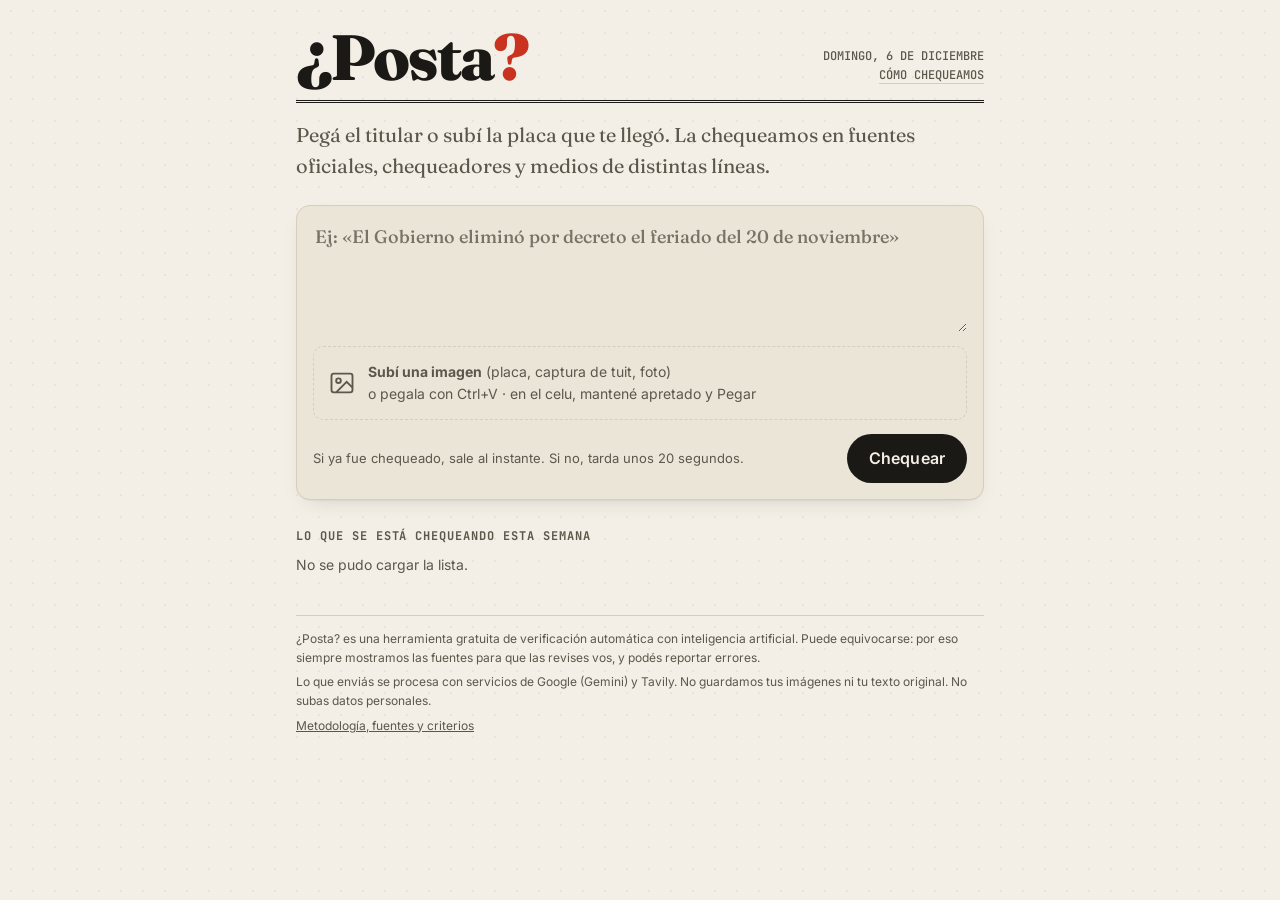
==== index.html @ 64dc4414 "Add files via upload" ====
<!doctype html>
<html lang="es-AR">
<head>
<meta charset="utf-8">
<meta name="viewport" content="width=device-width, initial-scale=1, viewport-fit=cover">
<title>¿Posta? · Chequeá antes de compartir</title>
<meta name="description" content="¿Te llegó una noticia, una placa o una captura? Pegala y te decimos si es real, cruzando fuentes oficiales, chequeadores y medios de distintas líneas.">
<meta property="og:title" content="¿Posta? · Chequeá antes de compartir">
<meta property="og:description" content="Verificador gratuito de noticias sobre política argentina: fuentes oficiales, chequeadores y medios de todas las líneas.">
<meta name="theme-color" content="#f3efe6" media="(prefers-color-scheme: light)">
<meta name="theme-color" content="#16140f" media="(prefers-color-scheme: dark)">
<link rel="icon" href="data:image/svg+xml,<svg xmlns='http://www.w3.org/2000/svg' viewBox='0 0 100 100'><text y='.9em' font-size='90'>%3F</text></svg>">
<link rel="preconnect" href="https://fonts.googleapis.com">
<link rel="preconnect" href="https://fonts.gstatic.com" crossorigin>
<link href="https://fonts.googleapis.com/css2?family=Fraunces:opsz,wght@9..144,500;9..144,800&family=Inter:wght@400;500;600&family=JetBrains+Mono:wght@500;700&display=swap" rel="stylesheet">
<link rel="stylesheet" href="estilos.css">
</head>
<body>
<div class="wrap">
  <header>
    <a class="logo" href="./">¿Posta<span>?</span></a>
    <div class="cabecera-der">
      <div id="fecha"></div>
      <a href="metodologia.html">Cómo chequeamos</a>
    </div>
  </header>
  <p class="bajada">Pegá el titular o subí la placa que te llegó. La chequeamos en fuentes oficiales, chequeadores y medios de distintas líneas.</p>

  <form class="card" id="form">
    <textarea id="texto" maxlength="3000" aria-label="Texto o titular a chequear" placeholder="Ej: «El Gobierno eliminó por decreto el feriado del 20 de noviembre»"></textarea>
    <label class="drop" id="drop">
      <svg width="28" height="28" viewBox="0 0 24 24" fill="none" stroke="currentColor" stroke-width="1.6" aria-hidden="true"><rect x="3" y="4" width="18" height="16" rx="2"/><circle cx="9" cy="10" r="2"/><path d="m21 16-5-5-9 9"/></svg>
      <span><b>Subí una imagen</b> (placa, captura de tuit, foto)<br>o pegala con Ctrl+V · en el celu, mantené apretado y Pegar</span>
      <input type="file" id="archivo" accept="image/jpeg,image/png,image/webp" hidden>
    </label>
    <div class="preview" id="preview" hidden>
      <img id="previewImg" alt="Imagen a chequear">
      <button type="button" class="btn-x" id="quitar" aria-label="Quitar imagen">✕</button>
    </div>
    <div id="turnstile"></div>
    <div class="acciones">
      <span class="hint">Si ya fue chequeado, sale al instante. Si no, tarda unos 20 segundos.</span>
      <button class="btn" id="enviar" type="submit">Chequear</button>
    </div>
  </form>

  <div class="error" id="error" role="alert" hidden></div>

  <div class="cargando" id="cargando" hidden>
    <svg class="lupa" viewBox="0 0 24 24" fill="none" stroke="currentColor" stroke-width="2" aria-hidden="true"><circle cx="10" cy="10" r="6.5"/><path d="m15 15 6 6" stroke-linecap="round"/></svg>
    <div class="paso" id="paso">Leyendo el contenido…</div>
    <div class="paso-sub">No cierres esta pestaña</div>
  </div>

  <section id="resultado" aria-live="polite" hidden></section>

  <section id="portada">
    <h2 class="seccion">Lo que se está chequeando esta semana</h2>
    <ul class="lista" id="recientes"><li class="vacio">Cargando…</li></ul>
  </section>

  <footer>
    <div>¿Posta? es una herramienta gratuita de verificación automática con inteligencia artificial. Puede equivocarse: por eso siempre mostramos las fuentes para que las revises vos, y podés reportar errores.</div>
    <div>Lo que enviás se procesa con servicios de Google (Gemini) y Tavily. No guardamos tus imágenes ni tu texto original. No subas datos personales.</div>
    <div><a href="metodologia.html">Metodología, fuentes y criterios</a></div>
  </footer>
</div>

<script>
// ================= Configuración =================
// URL del Worker de Cloudflare (la da `npx wrangler deploy`).
const API_BASE_PUBLICA = 'https://posta-api.laposta.workers.dev';
// Clave pública ("site key") de Cloudflare Turnstile, el anti-robots gratis. Vacía = desactivado.
const TURNSTILE_SITEKEY = '';
// ==================================================

// Solo para pruebas en tu compu: http://localhost:8000/?api=http://localhost:8787
const API_BASE = (['localhost', '127.0.0.1'].includes(location.hostname) && new URLSearchParams(location.search).get('api'))
  || API_BASE_PUBLICA;

const VEREDICTOS = {
  VERDADERO:          { txt: 'Posta',          c: 'var(--verde)' },
  FALSO:              { txt: 'Falso',          c: 'var(--rojo)' },
  ENGANOSO:           { txt: 'Engañoso',       c: 'var(--ambar)' },
  SIN_EVIDENCIA:      { txt: 'Sin evidencia',  c: 'var(--gris)' },
  DEMASIADO_RECIENTE: { txt: 'Muy reciente',   c: 'var(--azul)' },
  SATIRA:             { txt: 'Sátira',         c: 'var(--azul)' },
  NO_VERIFICABLE:     { txt: 'No chequeable',  c: 'var(--gris)' },
};
const ESTADOS = {
  confirmada:    { txt: 'Confirmado', c: 'var(--verde)' },
  desmentida:    { txt: 'Falso',      c: 'var(--rojo)' },
  enganosa:      { txt: 'Engañoso',   c: 'var(--ambar)' },
  sin_evidencia: { txt: 'Sin datos',  c: 'var(--gris)' },
};
const POSTURAS = {
  confirma:  { txt: 'Confirma',  c: 'var(--verde)' },
  desmiente: { txt: 'Desmiente', c: 'var(--rojo)' },
  contexto:  { txt: 'Contexto',  c: 'var(--gris)' },
};
const TIPOS = { primaria: 'Fuente oficial', chequeador: 'Chequeador', medio: 'Medio', otro: '' };
const PASOS = [
  'Leyendo el contenido…', 'Separando lo que se puede chequear…', 'Buscando en fuentes oficiales…',
  'Consultando chequeadores…', 'Cruzando medios de distintas líneas…', 'Armando el veredicto…',
];

const $ = id => document.getElementById(id);
const esc = s => String(s ?? '').replace(/[&<>"']/g, c => ({ '&': '&amp;', '<': '&lt;', '>': '&gt;', '"': '&quot;', "'": '&#39;' }[c]));
const mostrarEl = (id, si) => { $(id).hidden = !si; };
let imagen = null, hashImagen = null, ultimoPedido = null, timerPasos = null;
let tokenTurnstile = null, widgetTurnstile = null;

$('fecha').textContent = new Date().toLocaleDateString('es-AR', { weekday: 'long', day: 'numeric', month: 'long' });

// ---------- Anti-robots (Cloudflare Turnstile, gratis) ----------
if (TURNSTILE_SITEKEY) {
  window.onTurnstileLoad = () => {
    widgetTurnstile = turnstile.render('#turnstile', {
      sitekey: TURNSTILE_SITEKEY, appearance: 'interaction-only', language: 'es',
      callback: t => { tokenTurnstile = t; },
      'expired-callback': () => { tokenTurnstile = null; },
    });
  };
  const s = document.createElement('script');
  s.src = 'https://challenges.cloudflare.com/turnstile/v0/api.js?onload=onTurnstileLoad&render=explicit';
  s.async = true; document.head.appendChild(s);
}
function renovarTurnstile() {
  tokenTurnstile = null;
  if (window.turnstile && widgetTurnstile !== null) turnstile.reset(widgetTurnstile);
}

// ---------- Imagen: subir, arrastrar o pegar ----------
async function cargarImagen(file) {
  if (!file || !file.type.startsWith('image/')) return;
  const img = await abrirImagen(file);
  imagen = comprimir(img);
  hashImagen = huella(img);
  $('previewImg').src = `data:${imagen.mediaType};base64,${imagen.base64}`;
  mostrarEl('preview', true); mostrarEl('drop', false);
}

function abrirImagen(file) {
  return new Promise((ok, mal) => {
    const img = new Image();
    img.onload = () => { URL.revokeObjectURL(img.src); ok(img); };
    img.onerror = () => mal(new Error('No se pudo abrir la imagen'));
    img.src = URL.createObjectURL(file);
  });
}

// Achica a 1600 px como máximo y pasa a JPEG: sube rápido y alcanza para leer el texto.
function comprimir(img) {
  const k = Math.min(1, 1600 / Math.max(img.width, img.height));
  const cv = document.createElement('canvas');
  cv.width = Math.round(img.width * k); cv.height = Math.round(img.height * k);
  const ctx = cv.getContext('2d');
  ctx.fillStyle = '#fff'; ctx.fillRect(0, 0, cv.width, cv.height);
  ctx.drawImage(img, 0, 0, cv.width, cv.height);
  return { base64: cv.toDataURL('image/jpeg', .85).split(',')[1], mediaType: 'image/jpeg' };
}

// Huella visual de 64 bits (dHash): la misma placa recomprimida por WhatsApp da casi la misma huella.
// Así, si mil personas suben la misma placa, se chequea una sola vez.
function huella(img) {
  const cv = document.createElement('canvas'); cv.width = 9; cv.height = 8;
  const ctx = cv.getContext('2d', { willReadFrequently: true });
  ctx.drawImage(img, 0, 0, 9, 8);
  const d = ctx.getImageData(0, 0, 9, 8).data;
  const gris = i => d[i] * .299 + d[i + 1] * .587 + d[i + 2] * .114;
  let bits = '';
  for (let y = 0; y < 8; y++) for (let x = 0; x < 8; x++) {
    const i = (y * 9 + x) * 4;
    bits += gris(i) > gris(i + 4) ? '1' : '0';
  }
  let hex = '';
  for (let i = 0; i < 64; i += 4) hex += parseInt(bits.slice(i, i + 4), 2).toString(16);
  return hex;
}

$('archivo').addEventListener('change', e => cargarImagen(e.target.files[0]).catch(err => mostrarError(err.message)));
$('quitar').addEventListener('click', () => {
  imagen = null; hashImagen = null; $('archivo').value = '';
  mostrarEl('preview', false); mostrarEl('drop', true);
});
['dragenter', 'dragover'].forEach(ev => $('drop').addEventListener(ev, e => { e.preventDefault(); $('drop').classList.add('activa'); }));
['dragleave', 'drop'].forEach(ev => $('drop').addEventListener(ev, e => { e.preventDefault(); $('drop').classList.remove('activa'); }));
$('drop').addEventListener('drop', e => cargarImagen(e.dataTransfer.files[0]).catch(err => mostrarError(err.message)));
document.addEventListener('paste', e => {
  const item = [...(e.clipboardData?.items || [])].find(i => i.type.startsWith('image/'));
  if (item) { e.preventDefault(); cargarImagen(item.getAsFile()).catch(err => mostrarError(err.message)); }
});

// ---------- Enviar ----------
function estadoCargando(si, rapido) {
  mostrarEl('cargando', si);
  $('enviar').disabled = si;
  clearInterval(timerPasos);
  if (si) {
    let i = 0; $('paso').textContent = rapido || PASOS[0];
    if (!rapido) timerPasos = setInterval(() => { i = Math.min(i + 1, PASOS.length - 1); $('paso').textContent = PASOS[i]; }, 3500);
  }
}

function mostrarError(msg) {
  $('error').textContent = msg || ''; mostrarEl('error', !!msg);
}

async function chequear(forzar) {
  const texto = $('texto').value.trim();
  if (!texto && !imagen) return mostrarError('Pegá un titular o subí una imagen para chequear.');
  mostrarError(''); mostrarEl('resultado', false); estadoCargando(true);
  ultimoPedido = { texto, imagen, hashImagen };
  try {
    const r = await fetch(`${API_BASE}/api/verificar`, {
      method: 'POST', headers: { 'Content-Type': 'application/json' },
      body: JSON.stringify({ texto, imagen, hashImagen, forzar: !!forzar, turnstile: tokenTurnstile }),
    });
    const datos = await r.json().catch(() => ({ error: 'Respuesta inválida del servidor.' }));
    if (!r.ok) throw new Error(datos.error || 'Algo falló.');
    history.replaceState(null, '', `?id=${datos.id}`);
    mostrar(datos);
    cargarRecientes();
  } catch (err) {
    mostrarError(err.message === 'Failed to fetch' ? 'No se pudo conectar. Revisá tu conexión y probá de nuevo.' : err.message);
  } finally {
    estadoCargando(false);
    renovarTurnstile();
  }
}
$('form').addEventListener('submit', e => { e.preventDefault(); chequear(false); });

// ---------- Mostrar resultado ----------
function fechaCorta(iso) {
  try { return new Date(iso).toLocaleDateString('es-AR', { day: 'numeric', month: 'short', hour: '2-digit', minute: '2-digit' }); }
  catch { return ''; }
}

function mostrar(d) {
  const v = VEREDICTOS[d.veredicto] || VEREDICTOS.SIN_EVIDENCIA;
  const afirmaciones = (d.afirmaciones || []).map(a => {
    const e = ESTADOS[a.estado] || ESTADOS.sin_evidencia;
    return `<li class="card item" style="--c:${e.c}"><span class="chip">${e.txt}</span>
      <div><b>${esc(a.texto)}</b>${a.explicacion ? `<p>${esc(a.explicacion)}</p>` : ''}</div></li>`;
  }).join('');
  const senales = (d.senales_imagen || []).map(s => `<li class="card item"><span aria-hidden="true">🔍</span><div>${esc(s)}</div></li>`).join('');
  const fuentes = (d.fuentes || []).map(f => {
    const p = POSTURAS[f.postura] || POSTURAS.contexto;
    return `<li class="card item fuente" style="--c:${p.c}"><span class="chip">${p.txt}</span>
      <div><a href="${esc(f.url)}" target="_blank" rel="noopener">${esc(f.titulo || f.medio)}</a>
      <div class="meta">${esc(f.medio)}${TIPOS[f.tipo] ? ' · ' + TIPOS[f.tipo] : ''}${f.fecha ? ' · ' + esc(String(f.fecha).slice(0, 16)) : ''}</div></div></li>`;
  }).join('');

  const avisoCache = d.desdeCache ? `
    <div class="card aviso-cache">
      <span><b>Esto ya estaba chequeado</b> el ${esc(fechaCorta(d.creado))} · ${d.consultas} ${d.consultas === 1 ? 'consulta' : 'consultas'}</span>
      ${ultimoPedido ? '<button class="btn-sec" id="forzar">No es lo que me llegó, chequear de nuevo</button>' : ''}
    </div>` : '';

  const sinFuentes = d.veredicto === 'NO_VERIFICABLE' ? '' : `<h3>Fuentes</h3><p class="hint">No encontramos fuentes de la lista que hablen de esto.</p>`;

  $('resultado').innerHTML = `
    ${avisoCache}
    <div class="card veredicto" style="--c:${v.c}">
      <span class="sello">${v.txt}</span>
      ${d.titular_analizado ? `<p class="titular">«${esc(d.titular_analizado)}»</p>` : ''}
      <p class="resumen">${esc(d.resumen)}</p>
      ${d.veredicto !== 'NO_VERIFICABLE' ? `<div class="confianza">Confianza <div class="barra"><i id="barra"></i></div> ${Number(d.confianza) || 0}%</div>` : ''}
      ${d.que_hacer ? `<div class="que-hacer">${esc(d.que_hacer)}</div>` : ''}
    </div>
    ${(d.afirmaciones || []).length > 1 ? `<h3>Punto por punto</h3><ul class="lista">${afirmaciones}</ul>` : ''}
    ${senales ? `<h3>Sobre la imagen</h3><ul class="lista">${senales}</ul>` : ''}
    ${fuentes ? `<h3>Fuentes consultadas</h3><ul class="lista">${fuentes}</ul>` : sinFuentes}
    <div class="compartir">
      <button class="btn-sec" id="compartirWa">Compartir por WhatsApp</button>
      <button class="btn-sec" id="copiar">Copiar link</button>
      <button class="btn-sec" id="reportar">Reportar un error</button>
      <button class="btn-sec" id="otro">Chequear otra</button>
    </div>
    <form class="card reporte" id="formReporte" hidden>
      <label for="motivo" class="hint">¿Qué está mal? Si tenés una fuente que lo contradiga, pegá el link.</label>
      <textarea id="motivo" maxlength="1000" required></textarea>
      <div class="acciones"><span></span><button class="btn" type="submit">Enviar reporte</button></div>
      <div id="reporteMsg"></div>
    </form>
    <p class="nota">Verificación automática con IA. Revisá las fuentes antes de sacar conclusiones.</p>`;
  mostrarEl('resultado', true);
  setTimeout(() => { const b = $('barra'); if (b) b.style.width = (Number(d.confianza) || 0) + '%'; }, 60);
  $('resultado').scrollIntoView({ behavior: 'smooth', block: 'start' });

  const link = `${location.origin}${location.pathname}?id=${d.id}`;
  $('compartirWa').onclick = () => {
    const msg = `${v.txt.toUpperCase()}: «${d.titular_analizado || ''}»\n${d.resumen}\n\nChequeo completo: ${link}`;
    window.open(`https://wa.me/?text=${encodeURIComponent(msg)}`, '_blank', 'noopener');
  };
  $('copiar').onclick = async () => {
    try { await navigator.clipboard.writeText(link); $('copiar').textContent = '¡Copiado!'; } catch { prompt('Copiá este link:', link); }
  };
  $('reportar').onclick = () => { mostrarEl('formReporte', true); $('motivo').focus(); };
  $('formReporte').onsubmit = async e => {
    e.preventDefault();
    try {
      const r = await fetch(`${API_BASE}/api/reporte`, {
        method: 'POST', headers: { 'Content-Type': 'application/json' },
        body: JSON.stringify({ id: d.id, motivo: $('motivo').value }),
      });
      const x = await r.json();
      if (!r.ok) throw new Error(x.error);
      $('formReporte').innerHTML = '<div class="ok">¡Gracias! Lo vamos a revisar.</div>';
    } catch (err) {
      $('reporteMsg').innerHTML = `<div class="error">${esc(err.message || 'No se pudo enviar.')}</div>`;
    }
  };
  $('otro').onclick = () => {
    mostrarEl('resultado', false); $('texto').value = ''; $('quitar').click(); ultimoPedido = null;
    history.replaceState(null, '', location.pathname); window.scrollTo({ top: 0, behavior: 'smooth' }); $('texto').focus();
  };
  if ($('forzar')) $('forzar').onclick = () => {
    $('texto').value = ultimoPedido.texto || '';
    imagen = ultimoPedido.imagen; hashImagen = ultimoPedido.hashImagen;
    chequear(true);
  };
}

// ---------- Portada ----------
async function cargarRecientes() {
  try {
    const r = await fetch(`${API_BASE}/api/recientes`);
    const { recientes } = await r.json();
    $('recientes').innerHTML = recientes.length ? recientes.map(x => {
      const v = VEREDICTOS[x.veredicto] || VEREDICTOS.SIN_EVIDENCIA;
      return `<li><a class="card reciente" href="?id=${encodeURIComponent(x.id)}" data-id="${esc(x.id)}" style="--c:${v.c}">
        <span class="chip">${v.txt}</span>
        <div><div class="t">${esc(x.titular)}</div>
        <div class="meta">${x.consultas} ${x.consultas === 1 ? 'consulta' : 'consultas'} · ${esc(fechaCorta(x.creado))}</div></div></a></li>`;
    }).join('') : '<li class="vacio">Todavía no hay chequeos esta semana. ¡Sé el primero!</li>';
    document.querySelectorAll('.reciente').forEach(a => a.addEventListener('click', e => {
      e.preventDefault(); history.replaceState(null, '', `?id=${a.dataset.id}`); abrirChequeo(a.dataset.id);
    }));
  } catch {
    $('recientes').innerHTML = '<li class="vacio">No se pudo cargar la lista.</li>';
  }
}

async function abrirChequeo(id) {
  mostrarError(''); ultimoPedido = null; estadoCargando(true, 'Abriendo el chequeo…');
  try {
    const r = await fetch(`${API_BASE}/api/chequeo?id=${encodeURIComponent(id)}`);
    const d = await r.json();
    if (!r.ok) throw new Error(d.error);
    mostrar(d);
  } catch (e) {
    mostrarError(e.message || 'No encontramos ese chequeo.');
  } finally {
    estadoCargando(false);
  }
}

const idInicial = new URLSearchParams(location.search).get('id');
if (idInicial) abrirChequeo(idInicial);
cargarRecientes();
</script>
</body>
</html>
---- estilos.css ----
:root {
  --papel: #f3efe6; --papel-2: #ebe5d8; --tinta: #1b1915; --tinta-2: #5d574b; --linea: #d6cebd;
  --rojo: #c8321e; --verde: #1f7a45; --ambar: #b7790f; --gris: #6b6658; --azul: #2d5aa0;
  --sombra: 0 1px 0 rgba(0,0,0,.04), 0 8px 24px -12px rgba(0,0,0,.18);
}
@media (prefers-color-scheme: dark) {
  :root:not([data-theme="light"]) {
    --papel: #16140f; --papel-2: #201d17; --tinta: #efe9dc; --tinta-2: #a9a192; --linea: #36312a;
    --rojo: #ef5a43; --verde: #4cbf7c; --ambar: #e3a63a; --gris: #9a9384; --azul: #7ea6ea;
    --sombra: 0 1px 0 rgba(255,255,255,.03), 0 8px 24px -12px rgba(0,0,0,.6);
  }
}
:root[data-theme="dark"] {
  --papel: #16140f; --papel-2: #201d17; --tinta: #efe9dc; --tinta-2: #a9a192; --linea: #36312a;
  --rojo: #ef5a43; --verde: #4cbf7c; --ambar: #e3a63a; --gris: #9a9384; --azul: #7ea6ea;
}

* { box-sizing: border-box; }
[hidden] { display: none !important; }
html, body { margin: 0; }
body {
  background: var(--papel); color: var(--tinta);
  font: 16px/1.55 Inter, system-ui, sans-serif;
  -webkit-font-smoothing: antialiased;
  background-image: radial-gradient(color-mix(in srgb, var(--tinta) 5%, transparent) 1px, transparent 1px);
  background-size: 22px 22px;
}
a { color: inherit; }
.wrap { max-width: 720px; margin: 0 auto; padding: 28px 16px 64px; }

header { display: flex; align-items: flex-end; justify-content: space-between; gap: 12px; border-bottom: 3px double var(--tinta); padding-bottom: 14px; }
.logo { font-family: Fraunces, serif; font-weight: 800; font-size: clamp(40px, 9vw, 64px); letter-spacing: -.03em; line-height: .9; margin: 0; text-decoration: none; color: var(--tinta); }
.logo span { color: var(--rojo); }
.cabecera-der { text-align: right; font: 500 12px/1.6 "JetBrains Mono", monospace; text-transform: uppercase; color: var(--tinta-2); }
.cabecera-der a { text-decoration: none; border-bottom: 1px solid var(--linea); }
.bajada { font-family: Fraunces, serif; font-size: 20px; margin: 16px 0 24px; color: var(--tinta-2); }

.card { background: var(--papel-2); border: 1px solid var(--linea); border-radius: 14px; box-shadow: var(--sombra); }
form.card { padding: 16px; }
textarea {
  width: 100%; min-height: 110px; resize: vertical; border: 0; outline: 0; background: transparent;
  color: var(--tinta); font: 500 18px/1.45 Fraunces, serif;
}
textarea::placeholder { color: var(--tinta-2); opacity: .8; }

.drop {
  margin-top: 8px; border: 1.5px dashed var(--linea); border-radius: 10px; padding: 14px;
  display: flex; align-items: center; gap: 12px; cursor: pointer; color: var(--tinta-2); font-size: 14px;
  transition: border-color .15s, background .15s;
}
.drop:hover, .drop.activa { border-color: var(--tinta); background: color-mix(in srgb, var(--tinta) 4%, transparent); }
.drop svg { flex: none; }
.preview { position: relative; margin-top: 10px; }
.preview img { max-width: 100%; max-height: 280px; border-radius: 8px; display: block; border: 1px solid var(--linea); }
.preview button { position: absolute; top: 8px; right: 8px; }

.acciones { display: flex; align-items: center; justify-content: space-between; gap: 12px; margin-top: 14px; flex-wrap: wrap; }
.hint { font-size: 13px; color: var(--tinta-2); }
button { font: inherit; cursor: pointer; }
.btn {
  background: var(--tinta); color: var(--papel); border: 0; border-radius: 999px;
  padding: 12px 22px; font-weight: 600; letter-spacing: .01em; transition: transform .1s, opacity .15s; text-decoration: none; display: inline-block;
}
.btn:active { transform: scale(.97); }
.btn:disabled { opacity: .45; cursor: not-allowed; }
.btn-sec { background: transparent; color: var(--tinta); border: 1px solid var(--linea); border-radius: 999px; padding: 8px 14px; font-size: 14px; }
.btn-sec:hover { border-color: var(--tinta); }
.btn-x { background: var(--tinta); color: var(--papel); border: 0; border-radius: 999px; width: 30px; height: 30px; }
#turnstile { margin-top: 12px; min-height: 0; }

/* Cargando */
.cargando { text-align: center; padding: 40px 16px; }
.lupa { width: 54px; height: 54px; margin: 0 auto 16px; animation: buscar 1.6s ease-in-out infinite; }
@keyframes buscar { 0%,100% { transform: translate(-14px, 0) rotate(-8deg); } 50% { transform: translate(14px, -4px) rotate(8deg); } }
@media (prefers-reduced-motion: reduce) { .lupa, .sello { animation: none !important; } }
.paso { font-family: Fraunces, serif; font-size: 19px; min-height: 1.5em; }
.paso-sub { font-size: 13px; color: var(--tinta-2); margin-top: 6px; }

/* Resultado */
#resultado { margin-top: 28px; }
.aviso-cache { display: flex; gap: 10px; align-items: center; justify-content: space-between; flex-wrap: wrap; padding: 12px 14px; margin-bottom: 12px; font-size: 14px; }
.aviso-cache b { font-weight: 600; }
.veredicto { padding: 22px 18px 18px; position: relative; overflow: hidden; }
.sello {
  display: inline-block; font: 700 clamp(24px, 7vw, 40px)/1 "JetBrains Mono", monospace; letter-spacing: .04em;
  color: var(--c); border: 4px solid var(--c); border-radius: 8px; padding: 8px 14px 6px;
  transform: rotate(-4deg); text-transform: uppercase; animation: sellar .35s cubic-bezier(.2,1.6,.4,1);
}
@keyframes sellar { from { transform: rotate(-4deg) scale(1.8); opacity: 0; } to { transform: rotate(-4deg) scale(1); opacity: 1; } }
.titular { font: 500 22px/1.3 Fraunces, serif; margin: 18px 0 8px; }
.resumen { margin: 0; }
.confianza { margin-top: 16px; display: flex; align-items: center; gap: 10px; font: 500 12px "JetBrains Mono", monospace; color: var(--tinta-2); text-transform: uppercase; }
.barra { flex: 1; height: 6px; background: var(--linea); border-radius: 99px; overflow: hidden; }
.barra i { display: block; height: 100%; background: var(--c); border-radius: 99px; width: 0; transition: width .8s ease; }
.que-hacer { margin-top: 16px; padding: 12px 14px; border-left: 4px solid var(--c); background: color-mix(in srgb, var(--c) 9%, transparent); border-radius: 0 8px 8px 0; font-weight: 500; }

h2.seccion, h3 { font: 700 12px "JetBrains Mono", monospace; letter-spacing: .08em; text-transform: uppercase; color: var(--tinta-2); margin: 28px 0 10px; }
ul.lista { list-style: none; padding: 0; margin: 0; display: grid; gap: 8px; }
.item { padding: 12px 14px; display: flex; gap: 12px; align-items: flex-start; }
.chip { flex: none; font: 700 11px "JetBrains Mono", monospace; text-transform: uppercase; padding: 3px 7px; border-radius: 5px; color: var(--c); border: 1.5px solid var(--c); margin-top: 2px; white-space: nowrap; }
.item p { margin: 2px 0 0; font-size: 14px; color: var(--tinta-2); }
.fuente a { color: var(--tinta); text-decoration: none; font-weight: 600; }
.fuente a:hover { text-decoration: underline; }
.meta { font-size: 12px; color: var(--tinta-2); margin-top: 2px; }

.compartir { display: flex; gap: 8px; flex-wrap: wrap; margin-top: 24px; }
.nota { font-size: 12px; color: var(--tinta-2); margin-top: 20px; }
.error { margin-top: 16px; padding: 12px 14px; border-radius: 10px; background: color-mix(in srgb, var(--rojo) 12%, transparent); color: var(--rojo); font-weight: 500; }
.ok { margin-top: 10px; color: var(--verde); font-weight: 500; font-size: 14px; }

.reporte { margin-top: 14px; padding: 14px; }
.reporte textarea { min-height: 70px; font: 15px/1.5 Inter, sans-serif; border: 1px solid var(--linea); border-radius: 8px; padding: 10px; }

/* Portada: lo que se está chequeando */
.reciente { padding: 12px 14px; display: flex; gap: 12px; align-items: flex-start; text-decoration: none; color: inherit; transition: border-color .15s; }
.reciente:hover { border-color: var(--tinta-2); }
.reciente .t { font: 500 17px/1.3 Fraunces, serif; }
.vacio { font-size: 14px; color: var(--tinta-2); }

footer { margin-top: 40px; font-size: 12px; color: var(--tinta-2); border-top: 1px solid var(--linea); padding-top: 14px; display: grid; gap: 6px; }

/* Metodología */
.prosa h2 { font: 800 26px/1.2 Fraunces, serif; margin: 36px 0 10px; }
.prosa p, .prosa li { color: var(--tinta); }
.prosa ul { padding-left: 20px; }
.prosa .cols { display: grid; grid-template-columns: repeat(auto-fit, minmax(150px, 1fr)); gap: 10px; }
.prosa .cols .card { padding: 14px; font-size: 14px; }
.prosa .cols .card b { display: block; font-family: Fraunces, serif; font-size: 17px; margin-bottom: 4px; }
.prosa table { width: 100%; border-collapse: collapse; font-size: 14px; }
.prosa td { padding: 8px 6px; border-bottom: 1px solid var(--linea); vertical-align: top; }

@media (max-width: 480px) { .bajada { font-size: 18px; } }
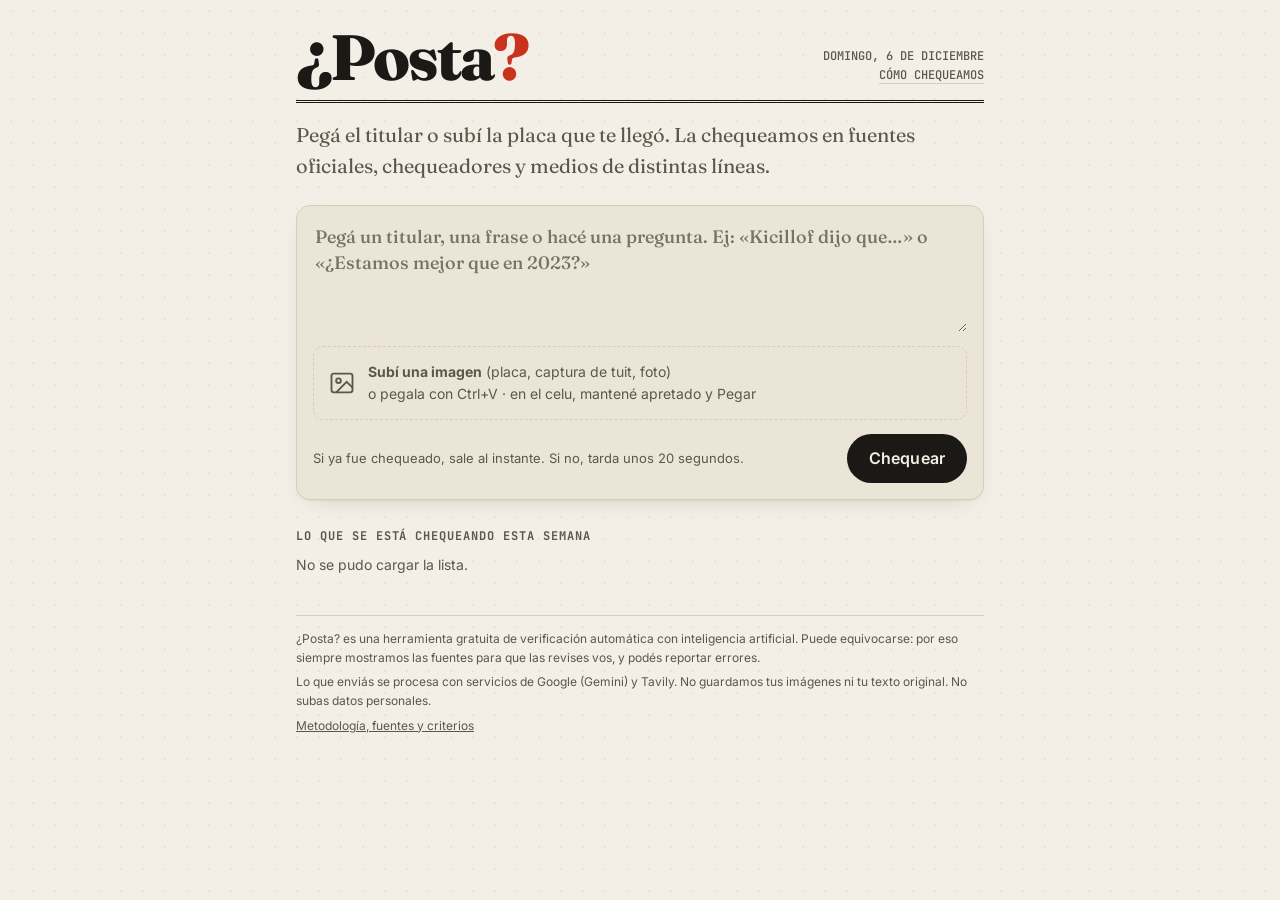
==== commit 73616c1a: "Add files via upload" ====
--- a/index.html
+++ b/index.html
@@ -27,7 +27,7 @@
   <p class="bajada">Pegá el titular o subí la placa que te llegó. La chequeamos en fuentes oficiales, chequeadores y medios de distintas líneas.</p>
 
   <form class="card" id="form">
-    <textarea id="texto" maxlength="3000" aria-label="Texto o titular a chequear" placeholder="Ej: «El Gobierno eliminó por decreto el feriado del 20 de noviembre»"></textarea>
+    <textarea id="texto" maxlength="3000" aria-label="Texto o titular a chequear" placeholder="Pegá un titular, una frase o hacé una pregunta. Ej: «Kicillof dijo que…» o «¿Estamos mejor que en 2023?»"></textarea>
     <label class="drop" id="drop">
       <svg width="28" height="28" viewBox="0 0 24 24" fill="none" stroke="currentColor" stroke-width="1.6" aria-hidden="true"><rect x="3" y="4" width="18" height="16" rx="2"/><circle cx="9" cy="10" r="2"/><path d="m21 16-5-5-9 9"/></svg>
       <span><b>Subí una imagen</b> (placa, captura de tuit, foto)<br>o pegala con Ctrl+V · en el celu, mantené apretado y Pegar</span>
@@ -86,6 +86,13 @@
   DEMASIADO_RECIENTE: { txt: 'Muy reciente',   c: 'var(--azul)' },
   SATIRA:             { txt: 'Sátira',         c: 'var(--azul)' },
   NO_VERIFICABLE:     { txt: 'No chequeable',  c: 'var(--gris)' },
+  TABLERO:            { txt: 'Los datos',      c: 'var(--tinta)' },
+};
+const TENDENCIAS = {
+  mejoro:   { txt: 'Mejoró',   flecha: '▲', c: 'var(--verde)' },
+  empeoro:  { txt: 'Empeoró',  flecha: '▼', c: 'var(--rojo)' },
+  igual:    { txt: 'Igual',    flecha: '＝', c: 'var(--gris)' },
+  sin_dato: { txt: 'Sin dato', flecha: '·', c: 'var(--gris)' },
 };
 const ESTADOS = {
   confirmada:    { txt: 'Confirmado', c: 'var(--verde)' },
@@ -98,7 +105,7 @@
   desmiente: { txt: 'Desmiente', c: 'var(--rojo)' },
   contexto:  { txt: 'Contexto',  c: 'var(--gris)' },
 };
-const TIPOS = { primaria: 'Fuente oficial', chequeador: 'Chequeador', medio: 'Medio', otro: '' };
+const TIPOS = { primaria: 'Fuente oficial', datos: 'Centro de estudios', chequeador: 'Chequeador', medio: 'Medio', otro: '' };
 const PASOS = [
   'Leyendo el contenido…', 'Separando lo que se puede chequear…', 'Buscando en fuentes oficiales…',
   'Consultando chequeadores…', 'Cruzando medios de distintas líneas…', 'Armando el veredicto…',
@@ -257,21 +264,52 @@
       ${ultimoPedido ? '<button class="btn-sec" id="forzar">No es lo que me llegó, chequear de nuevo</button>' : ''}
     </div>` : '';
 
-  const sinFuentes = d.veredicto === 'NO_VERIFICABLE' ? '' : `<h3>Fuentes</h3><p class="hint">No encontramos fuentes de la lista que hablen de esto.</p>`;
+  const sinFuentes = ['NO_VERIFICABLE', 'TABLERO'].includes(d.veredicto) ? '' : `<h3>Fuentes</h3><p class="hint">No encontramos fuentes de la lista que hablen de esto.</p>`;
+  const esTablero = d.veredicto === 'TABLERO';
+  const alerta = d.veredicto === 'FALSO' || d.veredicto === 'ENGANOSO';
+  const banda = d.veredicto === 'FALSO'
+    ? `<div class="banda" style="--c:${v.c}">ESTO ES FALSO <small>No lo compartas</small></div>`
+    : d.veredicto === 'ENGANOSO'
+      ? `<div class="banda" style="--c:${v.c}">ESTO ES ENGAÑOSO <small>Compartilo solo con contexto</small></div>` : '';
+  const comoEngana = alerta && (d.como_engana || d.truco_nombre)
+    ? `<div class="como-engana"><b>Cómo engaña${d.truco_nombre ? ' · ' + esc(d.truco_nombre) : ''}</b>${esc(d.como_engana)}</div>` : '';
+  const b = d.balance || {};
+  const balanceHtml = esTablero ? `<div class="balance">
+      <span style="--c:var(--verde)">▲ Mejoraron ${b.mejoro || 0}</span>
+      <span style="--c:var(--rojo)">▼ Empeoraron ${b.empeoro || 0}</span>
+      ${b.igual ? `<span style="--c:var(--gris)">＝ Igual ${b.igual}</span>` : ''}
+      ${b.sin_dato ? `<span style="--c:var(--gris)">· Sin dato ${b.sin_dato}</span>` : ''}
+    </div>` : '';
+  const tablaHtml = esTablero ? `
+    <h3>Indicador por indicador${d.periodo?.antes ? ` · ${esc(d.periodo.antes)} → ${esc(d.periodo.ahora || 'hoy')}` : ''}</h3>
+    <table class="tabla-ind"><tbody>${(d.indicadores || []).map(i => {
+      const t = TENDENCIAS[i.tendencia] || TENDENCIAS.sin_dato;
+      return `<tr style="--c:${t.c}">
+        <td class="c-nom"><div class="nom">${esc(i.nombre)}</div>${i.explicacion ? `<div class="exp">${esc(i.explicacion)}</div>` : ''}
+          ${i.fuente ? `<div class="src"><a href="${esc(i.fuente.url)}" target="_blank" rel="noopener">${esc(i.fuente.medio)}</a></div>` : ''}</td>
+        <td class="c-val"><div class="valores">${i.antes || i.ahora ? `${esc(i.antes || '¿?')} → ${esc(i.ahora || '¿?')}` : '—'}</div><div class="exp">${t.txt}</div></td>
+        <td class="flecha" aria-label="${t.txt}">${t.flecha}</td></tr>`;
+    }).join('')}</tbody></table>
+    ${d.advertencias ? `<p class="hint">⚠️ ${esc(d.advertencias)}</p>` : ''}` : '';
 
   $('resultado').innerHTML = `
     ${avisoCache}
-    <div class="card veredicto" style="--c:${v.c}">
-      <span class="sello">${v.txt}</span>
+    ${banda}
+    <div class="card veredicto${alerta ? ' alerta' : ''}" style="--c:${v.c}">
+      ${banda ? '' : `<span class="sello">${v.txt}</span>`}
       ${d.titular_analizado ? `<p class="titular">«${esc(d.titular_analizado)}»</p>` : ''}
       <p class="resumen">${esc(d.resumen)}</p>
-      ${d.veredicto !== 'NO_VERIFICABLE' ? `<div class="confianza">Confianza <div class="barra"><i id="barra"></i></div> ${Number(d.confianza) || 0}%</div>` : ''}
+      ${balanceHtml}
+      ${comoEngana}
+      ${!['NO_VERIFICABLE', 'TABLERO'].includes(d.veredicto) ? `<div class="confianza">Solidez de las pruebas <div class="barra"><i id="barra"></i></div> ${Number(d.confianza) || 0}%</div>` : ''}
       ${d.que_hacer ? `<div class="que-hacer">${esc(d.que_hacer)}</div>` : ''}
     </div>
+    ${tablaHtml}
     ${(d.afirmaciones || []).length > 1 ? `<h3>Punto por punto</h3><ul class="lista">${afirmaciones}</ul>` : ''}
     ${senales ? `<h3>Sobre la imagen</h3><ul class="lista">${senales}</ul>` : ''}
-    ${fuentes ? `<h3>Fuentes consultadas</h3><ul class="lista">${fuentes}</ul>` : sinFuentes}
+    ${fuentes && !esTablero ? `<h3>Fuentes consultadas</h3><ul class="lista">${fuentes}</ul>` : sinFuentes}
     <div class="compartir">
+      <button class="btn${alerta ? '' : '-sec'}" id="compartirImg">${alerta ? `Compartir "${v.txt.toUpperCase()}" como imagen` : 'Compartir como imagen'}</button>
       <button class="btn-sec" id="compartirWa">Compartir por WhatsApp</button>
       <button class="btn-sec" id="copiar">Copiar link</button>
       <button class="btn-sec" id="reportar">Reportar un error</button>
@@ -290,9 +328,12 @@
 
   const link = `${location.origin}${location.pathname}?id=${d.id}`;
   $('compartirWa').onclick = () => {
-    const msg = `${v.txt.toUpperCase()}: «${d.titular_analizado || ''}»\n${d.resumen}\n\nChequeo completo: ${link}`;
+    const enc = d.veredicto === 'FALSO' ? '❌ ESTO ES FALSO' : d.veredicto === 'ENGANOSO' ? '⚠️ ESTO ES ENGAÑOSO'
+      : d.veredicto === 'TABLERO' ? `📊 LOS DATOS: ▲ ${b.mejoro || 0} mejoraron · ▼ ${b.empeoro || 0} empeoraron` : v.txt.toUpperCase();
+    const msg = `${enc}\n«${d.titular_analizado || ''}»\n\n${d.resumen}\n\nChequeo completo: ${link}`;
     window.open(`https://wa.me/?text=${encodeURIComponent(msg)}`, '_blank', 'noopener');
   };
+  $('compartirImg').onclick = () => compartirImagen(d, v, link);
   $('copiar').onclick = async () => {
     try { await navigator.clipboard.writeText(link); $('copiar').textContent = '¡Copiado!'; } catch { prompt('Copiá este link:', link); }
   };
@@ -322,6 +363,92 @@
   };
 }
 
+// ---------- Imagen para compartir (WhatsApp, Instagram, etc.) ----------
+function partirLineas(ctx, texto, ancho, maxLineas) {
+  const palabras = String(texto || '').split(/\s+/);
+  const lineas = [];
+  let actual = '';
+  for (const p of palabras) {
+    const prueba = actual ? actual + ' ' + p : p;
+    if (ctx.measureText(prueba).width > ancho && actual) { lineas.push(actual); actual = p; }
+    else actual = prueba;
+  }
+  if (actual) lineas.push(actual);
+  if (lineas.length > maxLineas) { lineas.length = maxLineas; lineas[maxLineas - 1] = lineas[maxLineas - 1].replace(/\s*\S*$/, '…'); }
+  return lineas;
+}
+
+async function compartirImagen(d, v, link) {
+  try { await document.fonts.ready; } catch {}
+  const W = 1080, H = 1350, M = 80;
+  const cv = document.createElement('canvas'); cv.width = W; cv.height = H;
+  const ctx = cv.getContext('2d');
+  const color = { FALSO: '#c8321e', ENGANOSO: '#b7790f', VERDADERO: '#1f7a45' }[d.veredicto] || '#1b1915';
+  const serif = '"Fraunces", Georgia, serif', sans = '"Inter", system-ui, sans-serif', mono = '"JetBrains Mono", monospace';
+
+  ctx.fillStyle = '#f3efe6'; ctx.fillRect(0, 0, W, H);
+  // Encabezado
+  ctx.fillStyle = '#1b1915'; ctx.font = `800 64px ${serif}`; ctx.fillText('¿Posta', M, 130);
+  const wPosta = ctx.measureText('¿Posta').width;
+  ctx.fillStyle = '#c8321e'; ctx.fillText('?', M + wPosta, 130);
+  ctx.fillStyle = '#1b1915'; ctx.fillRect(M, 160, W - 2 * M, 4); ctx.fillRect(M, 170, W - 2 * M, 2);
+
+  // Banda del veredicto
+  const textoBanda = d.veredicto === 'FALSO' ? 'ESTO ES FALSO' : d.veredicto === 'ENGANOSO' ? 'ESTO ES ENGAÑOSO'
+    : d.veredicto === 'TABLERO' ? 'LO QUE DICEN LOS DATOS' : v.txt.toUpperCase();
+  ctx.fillStyle = color; ctx.fillRect(M, 220, W - 2 * M, 150);
+  ctx.fillStyle = '#fff'; ctx.font = `800 ${textoBanda.length > 16 ? 64 : 84}px ${serif}`;
+  ctx.fillText(textoBanda, M + 40, 325);
+
+  // Titular
+  let y = 470;
+  ctx.fillStyle = '#1b1915'; ctx.font = `500 50px ${serif}`;
+  for (const l of partirLineas(ctx, `«${d.titular_analizado || ''}»`, W - 2 * M, 4)) { ctx.fillText(l, M, y); y += 64; }
+
+  // Balance del tablero o resumen
+  y += 30;
+  if (d.veredicto === 'TABLERO' && d.balance) {
+    ctx.font = `700 46px ${mono}`;
+    ctx.fillStyle = '#1f7a45'; ctx.fillText(`▲ Mejoraron ${d.balance.mejoro || 0}`, M, y); y += 70;
+    ctx.fillStyle = '#c8321e'; ctx.fillText(`▼ Empeoraron ${d.balance.empeoro || 0}`, M, y); y += 70;
+    ctx.font = `400 34px ${sans}`; ctx.fillStyle = '#5d574b';
+    for (const i of (d.indicadores || []).slice(0, 4)) {
+      const t = TENDENCIAS[i.tendencia] || TENDENCIAS.sin_dato;
+      ctx.fillStyle = { mejoro: '#1f7a45', empeoro: '#c8321e' }[i.tendencia] || '#8a8476';
+      ctx.fillText(t.flecha, M, y);
+      ctx.fillStyle = '#3a362e';
+      ctx.fillText(`${i.nombre}${i.antes || i.ahora ? `: ${i.antes || '¿?'} → ${i.ahora || '¿?'}` : ': sin dato'}`.slice(0, 56), M + 44, y); y += 50;
+    }
+  } else {
+    ctx.font = `400 36px ${sans}`; ctx.fillStyle = '#3a362e';
+    for (const l of partirLineas(ctx, d.resumen, W - 2 * M, d.como_engana ? 5 : 8)) { ctx.fillText(l, M, y); y += 50; }
+    if (d.como_engana && y < H - 380) {
+      y += 30;
+      ctx.fillStyle = color; ctx.fillRect(M, y - 34, 8, 8 + 50 * Math.min(4, partirLineas(ctx, d.como_engana, W - 2 * M - 40, 4).length) + 40);
+      ctx.font = `700 28px ${mono}`;
+      ctx.fillText(`CÓMO ENGAÑA${d.truco_nombre ? ' · ' + d.truco_nombre.toUpperCase() : ''}`, M + 32, y);
+      y += 52; ctx.font = `400 34px ${sans}`; ctx.fillStyle = '#3a362e';
+      for (const l of partirLineas(ctx, d.como_engana, W - 2 * M - 40, 4)) { ctx.fillText(l, M + 32, y); y += 48; }
+    }
+  }
+
+  // Pie
+  ctx.fillStyle = '#d6cebd'; ctx.fillRect(M, H - 190, W - 2 * M, 2);
+  ctx.fillStyle = '#5d574b'; ctx.font = `500 30px ${sans}`;
+  ctx.fillText('Chequeado con fuentes oficiales y medios de todas las líneas.', M, H - 135);
+  ctx.fillStyle = '#1b1915'; ctx.font = `700 32px ${mono}`;
+  ctx.fillText(link.replace(/^https?:\/\//, '').slice(0, 52), M, H - 85);
+
+  const blob = await new Promise(r => cv.toBlob(r, 'image/png'));
+  const archivo = new File([blob], `posta-${d.id}.png`, { type: 'image/png' });
+  if (navigator.canShare && navigator.canShare({ files: [archivo] })) {
+    try { await navigator.share({ files: [archivo], text: `Chequeo completo: ${link}` }); return; } catch (e) { if (e.name === 'AbortError') return; }
+  }
+  const a = document.createElement('a');
+  a.href = URL.createObjectURL(blob); a.download = archivo.name; a.click();
+  setTimeout(() => URL.revokeObjectURL(a.href), 2000);
+}
+
 // ---------- Portada ----------
 async function cargarRecientes() {
   try {
@@ -331,7 +458,7 @@
       const v = VEREDICTOS[x.veredicto] || VEREDICTOS.SIN_EVIDENCIA;
       return `<li><a class="card reciente" href="?id=${encodeURIComponent(x.id)}" data-id="${esc(x.id)}" style="--c:${v.c}">
         <span class="chip">${v.txt}</span>
-        <div><div class="t">${esc(x.titular)}</div>
+        <div>${x.destacado ? '<div class="destacado-pin">📌 Destacado</div>' : ''}<div class="t">${esc(x.titular)}</div>
         <div class="meta">${x.consultas} ${x.consultas === 1 ? 'consulta' : 'consultas'} · ${esc(fechaCorta(x.creado))}</div></div></a></li>`;
     }).join('') : '<li class="vacio">Todavía no hay chequeos esta semana. ¡Sé el primero!</li>';
     document.querySelectorAll('.reciente').forEach(a => a.addEventListener('click', e => {
--- a/estilos.css
+++ b/estilos.css
@@ -130,3 +130,39 @@
 .prosa td { padding: 8px 6px; border-bottom: 1px solid var(--linea); vertical-align: top; }
 
 @media (max-width: 480px) { .bajada { font-size: 18px; } }
+
+/* Banda de alerta para FALSO / ENGAÑOSO */
+.banda {
+  display: flex; align-items: center; justify-content: space-between; gap: 12px; flex-wrap: wrap;
+  background: var(--c); color: #fff; border-radius: 14px 14px 0 0; padding: 14px 18px;
+  font: 800 clamp(22px, 6vw, 30px)/1.1 Fraunces, serif; letter-spacing: -.01em;
+}
+.banda small { font: 600 13px/1.3 Inter, sans-serif; opacity: .95; }
+.banda + .veredicto { border-top-left-radius: 0; border-top-right-radius: 0; border-top: 0; }
+.veredicto.alerta { border: 2px solid var(--c); }
+.como-engana { margin-top: 16px; padding: 14px; border: 1.5px dashed var(--c); border-radius: 10px; }
+.como-engana b { display: block; font: 700 12px "JetBrains Mono", monospace; text-transform: uppercase; letter-spacing: .06em; color: var(--c); margin-bottom: 4px; }
+
+/* Tablero de indicadores */
+.balance { display: flex; gap: 8px; flex-wrap: wrap; margin-top: 16px; }
+.balance span { font: 700 13px "JetBrains Mono", monospace; padding: 6px 10px; border-radius: 8px; color: var(--c); border: 1.5px solid var(--c); }
+.tabla-ind { width: 100%; border-collapse: separate; border-spacing: 0 8px; }
+.tabla-ind td { background: var(--papel-2); border-top: 1px solid var(--linea); border-bottom: 1px solid var(--linea); padding: 12px; vertical-align: top; font-size: 14px; }
+.tabla-ind td:first-child { border-left: 4px solid var(--c); border-radius: 10px 0 0 10px; }
+.tabla-ind td:last-child { border-right: 1px solid var(--linea); border-radius: 0 10px 10px 0; }
+.tabla-ind .nom { font: 600 15px/1.3 Inter, sans-serif; }
+.tabla-ind .valores { font: 600 15px/1.3 "JetBrains Mono", monospace; white-space: nowrap; }
+.tabla-ind .flecha { font-size: 20px; color: var(--c); text-align: center; width: 36px; }
+.tabla-ind .exp { color: var(--tinta-2); margin-top: 4px; font-size: 13px; }
+.tabla-ind .src { font-size: 12px; margin-top: 4px; }
+.tabla-ind .src a { color: var(--tinta-2); }
+@media (max-width: 520px) {
+  .tabla-ind, .tabla-ind tbody { display: block; width: 100%; }
+  .tabla-ind tr { display: grid; grid-template-columns: 1fr 44px; margin-bottom: 8px; }
+  .tabla-ind .valores { white-space: normal; font-size: 14px; }
+  .tabla-ind td { border-radius: 0 !important; border-left: 0 !important; border-right: 0 !important; }
+  .tabla-ind td.c-nom { grid-column: 1 / -1; border-left: 4px solid var(--c) !important; border-radius: 10px 10px 0 0 !important; border-bottom: 0; }
+  .tabla-ind td.c-val { border-left: 4px solid var(--c) !important; border-radius: 0 0 0 10px !important; border-top: 0; }
+  .tabla-ind td.flecha { border-radius: 0 0 10px 0 !important; border-top: 0; border-right: 1px solid var(--linea) !important; }
+}
+.destacado-pin { font: 700 11px "JetBrains Mono", monospace; text-transform: uppercase; color: var(--tinta-2); }
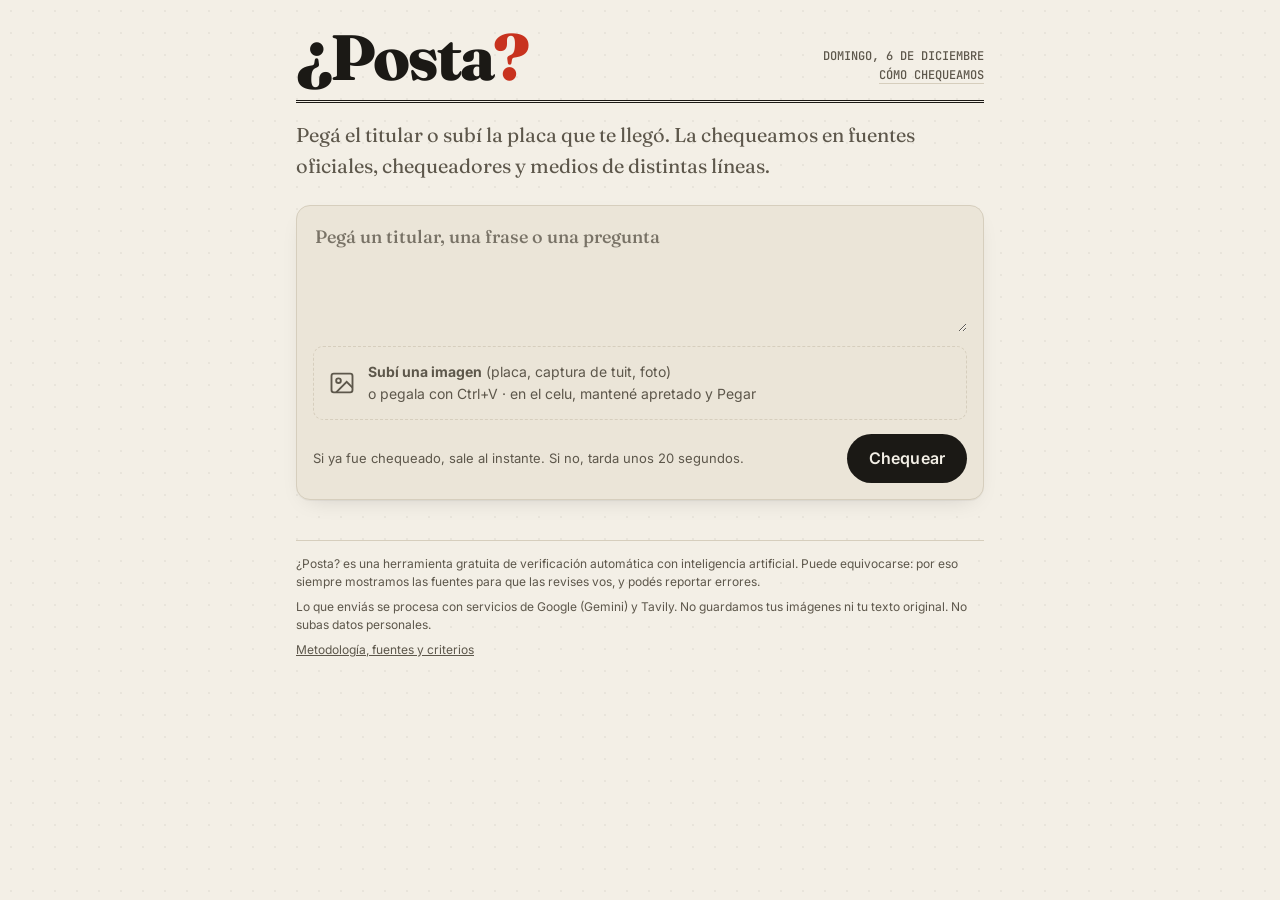
==== commit 152ceefe: "Add files via upload" ====
--- a/index.html
+++ b/index.html
@@ -27,7 +27,7 @@
   <p class="bajada">Pegá el titular o subí la placa que te llegó. La chequeamos en fuentes oficiales, chequeadores y medios de distintas líneas.</p>
 
   <form class="card" id="form">
-    <textarea id="texto" maxlength="3000" aria-label="Texto o titular a chequear" placeholder="Pegá un titular, una frase o hacé una pregunta. Ej: «Kicillof dijo que…» o «¿Estamos mejor que en 2023?»"></textarea>
+    <textarea id="texto" maxlength="3000" aria-label="Texto o titular a chequear" placeholder="Pegá un titular, una frase o una pregunta"></textarea>
     <label class="drop" id="drop">
       <svg width="28" height="28" viewBox="0 0 24 24" fill="none" stroke="currentColor" stroke-width="1.6" aria-hidden="true"><rect x="3" y="4" width="18" height="16" rx="2"/><circle cx="9" cy="10" r="2"/><path d="m21 16-5-5-9 9"/></svg>
       <span><b>Subí una imagen</b> (placa, captura de tuit, foto)<br>o pegala con Ctrl+V · en el celu, mantené apretado y Pegar</span>
@@ -54,10 +54,6 @@
 
   <section id="resultado" aria-live="polite" hidden></section>
 
-  <section id="portada">
-    <h2 class="seccion">Lo que se está chequeando esta semana</h2>
-    <ul class="lista" id="recientes"><li class="vacio">Cargando…</li></ul>
-  </section>
 
   <footer>
     <div>¿Posta? es una herramienta gratuita de verificación automática con inteligencia artificial. Puede equivocarse: por eso siempre mostramos las fuentes para que las revises vos, y podés reportar errores.</div>
@@ -227,7 +223,6 @@
     if (!r.ok) throw new Error(datos.error || 'Algo falló.');
     history.replaceState(null, '', `?id=${datos.id}`);
     mostrar(datos);
-    cargarRecientes();
   } catch (err) {
     mostrarError(err.message === 'Failed to fetch' ? 'No se pudo conectar. Revisá tu conexión y probá de nuevo.' : err.message);
   } finally {
@@ -449,26 +444,7 @@
   setTimeout(() => URL.revokeObjectURL(a.href), 2000);
 }
 
-// ---------- Portada ----------
-async function cargarRecientes() {
-  try {
-    const r = await fetch(`${API_BASE}/api/recientes`);
-    const { recientes } = await r.json();
-    $('recientes').innerHTML = recientes.length ? recientes.map(x => {
-      const v = VEREDICTOS[x.veredicto] || VEREDICTOS.SIN_EVIDENCIA;
-      return `<li><a class="card reciente" href="?id=${encodeURIComponent(x.id)}" data-id="${esc(x.id)}" style="--c:${v.c}">
-        <span class="chip">${v.txt}</span>
-        <div>${x.destacado ? '<div class="destacado-pin">📌 Destacado</div>' : ''}<div class="t">${esc(x.titular)}</div>
-        <div class="meta">${x.consultas} ${x.consultas === 1 ? 'consulta' : 'consultas'} · ${esc(fechaCorta(x.creado))}</div></div></a></li>`;
-    }).join('') : '<li class="vacio">Todavía no hay chequeos esta semana. ¡Sé el primero!</li>';
-    document.querySelectorAll('.reciente').forEach(a => a.addEventListener('click', e => {
-      e.preventDefault(); history.replaceState(null, '', `?id=${a.dataset.id}`); abrirChequeo(a.dataset.id);
-    }));
-  } catch {
-    $('recientes').innerHTML = '<li class="vacio">No se pudo cargar la lista.</li>';
-  }
-}
-
+// ---------- Abrir un chequeo compartido ----------
 async function abrirChequeo(id) {
   mostrarError(''); ultimoPedido = null; estadoCargando(true, 'Abriendo el chequeo…');
   try {
@@ -485,7 +461,6 @@
 
 const idInicial = new URLSearchParams(location.search).get('id');
 if (idInicial) abrirChequeo(idInicial);
-cargarRecientes();
 </script>
 </body>
 </html>
